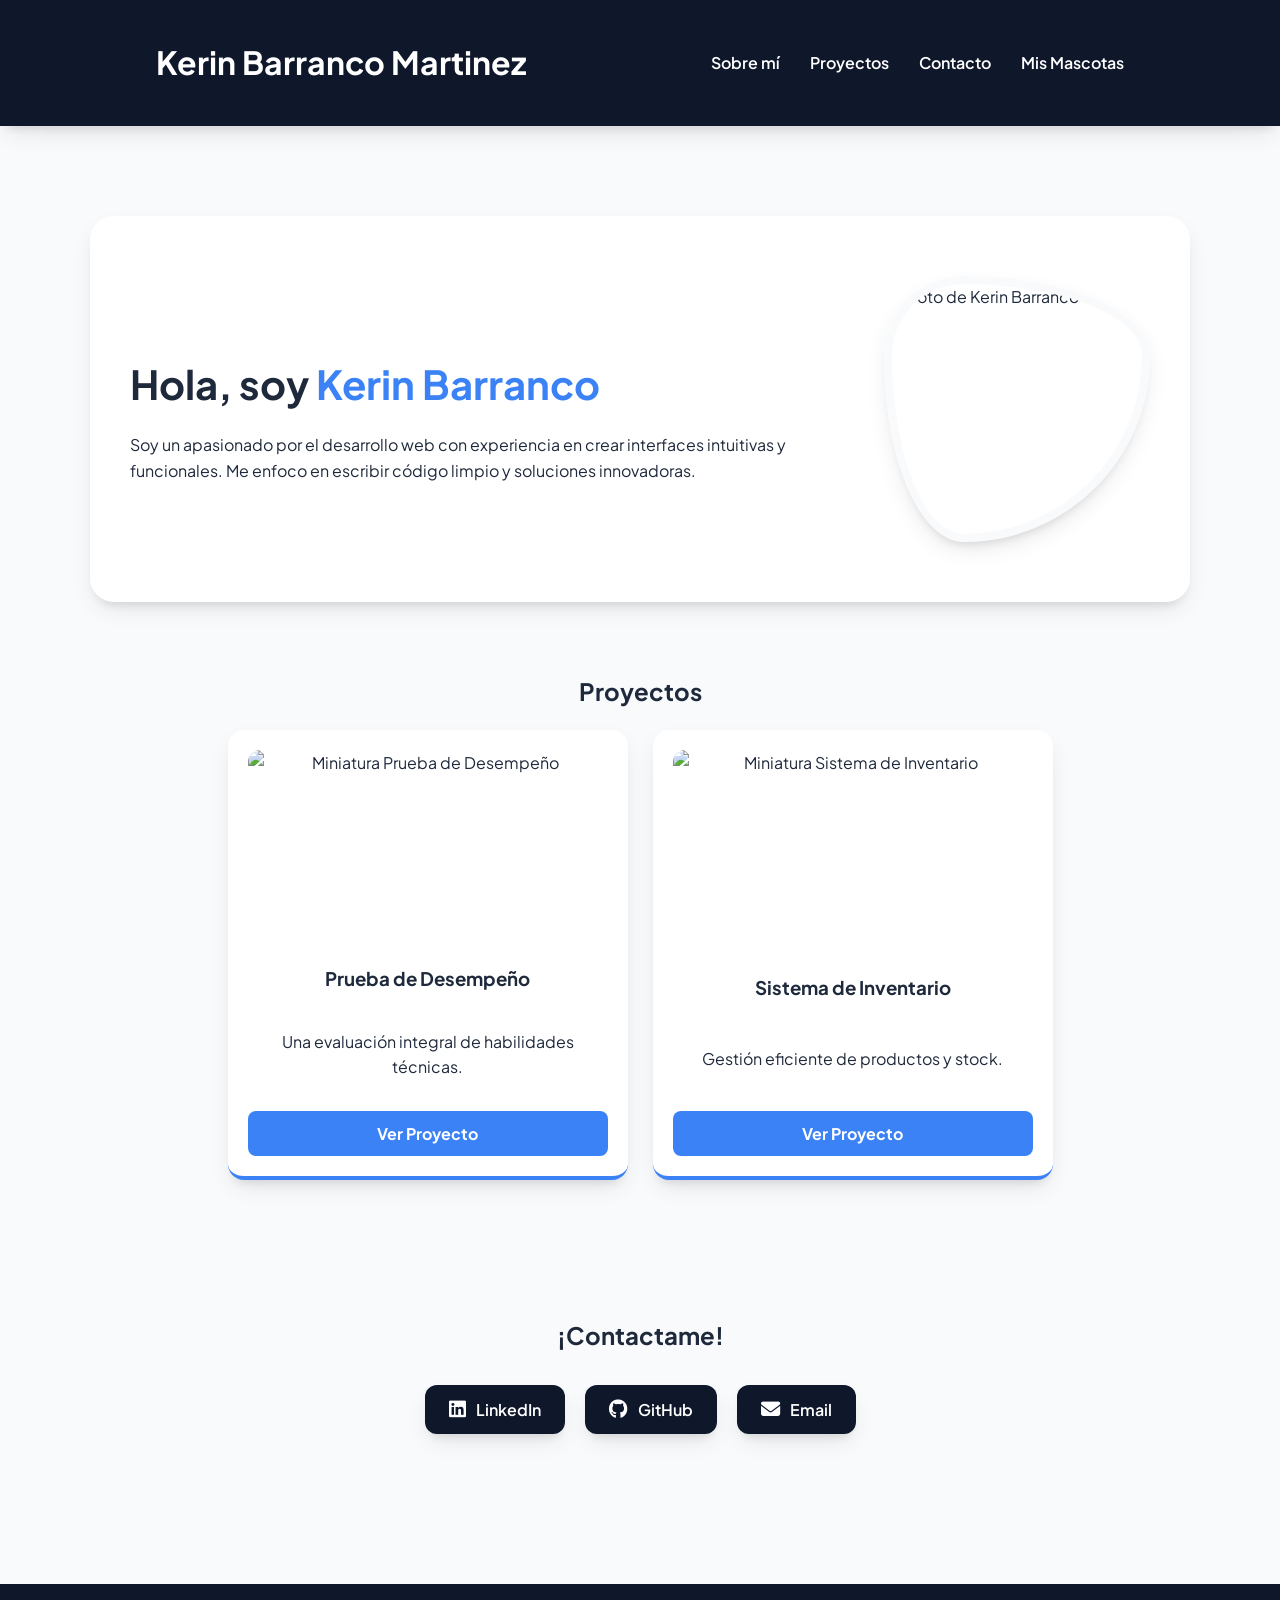
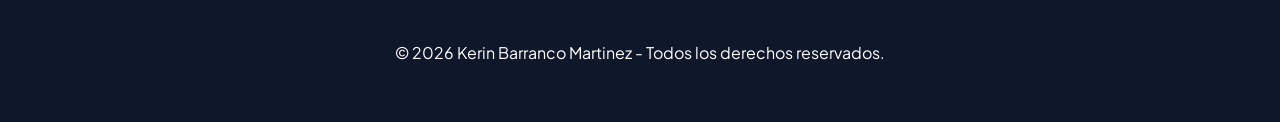
==== index.html @ bbf63bc1 "Mi pagina web inicial" ====
<!DOCTYPE html>
<html lang="es">

<head>
    <meta charset="UTF-8">
    <meta name="viewport" content="width=device-width, initial-scale=1.0">
    <title>Portafolio Personal - Kerin Barranco Martinez</title>
    <link href="https://fonts.googleapis.com/css2?family=Plus+Jakarta+Sans:wght@400;600;800&display=swap"
        rel="stylesheet">
    <link rel="stylesheet" href="https://cdnjs.cloudflare.com/ajax/libs/font-awesome/6.4.0/css/all.min.css">
    <link rel="stylesheet" href="css/styles.css">

</head>

<body>
    <header>
        <h1>Kerin Barranco Martinez</h1>
        <nav>
            <ul>
                <li><a href="#sobre-mi">Sobre mí</a></li>
                <li><a href="#proyectos">Proyectos</a></li>
                <li><a href="#contacto">Contacto</a></li>
                <li><a href="mascotas.html">Mis Mascotas</a></li>
            </ul>
        </nav>
    </header>
    <main>
        <section id="sobre-mi">
            <div class="hero-content">
                <div class="hero-text">
                    <h1>Hola, soy <span>Kerin Barranco</span></h1>
                    <p>Soy un apasionado por el desarrollo web con experiencia en crear interfaces intuitivas y
                        funcionales. Me enfoco en escribir código limpio y soluciones innovadoras.</p>
                </div>
                <img src="img/perfil.webp" alt="Foto de Kerin Barranco" class="profile-pic">
            </div>
        </section>

        <section id="proyectos">
            <h2>Proyectos</h2>
            <ul>
                <li>
                    <img src="img/prueba-desempeno.webp" alt="Miniatura Prueba de Desempeño">
                    <h3>Prueba de Desempeño</h3>
                    <p>Una evaluación integral de habilidades técnicas.</p>
                    <a href="prueba-desempeno/index.html">Ver Proyecto</a>
                </li>
                <li>
                    <img src="img/inventario.webp" alt="Miniatura Sistema de Inventario">
                    <h3>Sistema de Inventario</h3>
                    <p>Gestión eficiente de productos y stock.</p>
                    <a href="inventario/index.html">Ver Proyecto</a>
                </li>
            </ul>
        </section>

        <section id="contacto">
            <h2>¡Contactame!</h2>
            <div class="social-links">
                <a href="https://www.linkedin.com/in/kerin-barranco-793261324/" target="_blank" class="social-btn">
                    <i class="fab fa-linkedin"></i>
                    LinkedIn
                </a>
                <a href="https://github.com/Kerin0011" target="_blank" class="social-btn">
                    <i class="fab fa-github"></i>
                    GitHub
                </a>
                <a href="mailto:barrancokerin16@gmail.com" class="social-btn">
                    <i class="fas fa-envelope"></i>
                    Email
                </a>
            </div>
        </section>
    </main>
    <footer>
        <p>&copy; 2026 Kerin Barranco Martinez - Todos los derechos reservados.</p>
    </footer>
</body>

</html>
---- css/styles.css ----
/* Variables de color para facilitar el mantenimiento */
:root {
    --primary-color: #0f172a;
    --secondary-color: #3b82f6;
    --accent-color: #8b5cf6;
    --bg-light: #f8fafc;
    --text-dark: #1e293b;
    --white: #ffffff;
    --shadow: 0 10px 25px -5px rgba(0, 0, 0, 0.1), 0 8px 10px -6px rgba(0, 0, 0, 0.1);
}

/* Estilos Generales */
body {
    font-family: 'Plus Jakarta Sans', sans-serif;
    line-height: 1.6;
    color: var(--text-dark);
    margin: 0;
    padding: 0;
    background-color: var(--bg-light);
}

/* Encabezado y Navegación */
header {
    position: sticky;
    top: 0;
    z-index: 1000;
    display: flex;
    justify-content: space-around;
    align-items: center;
    flex-wrap: wrap;
    background-color: var(--primary-color);
    color: var(--white);
    padding: 1rem 5%;
    box-shadow: var(--shadow);
}

nav ul {
    list-style: none;
    padding: 0;
    margin: 0;
    display: flex;
    justify-content: center; /* Centrado uniforme de los links */
    gap: 30px;
}

nav a {
    color: var(--white);
    text-decoration: none;
    font-weight: 600;
    transition: color 0.3s ease, border-bottom 0.3s ease;
    padding-bottom: 5px;
}

nav a:hover {
    color: var(--secondary-color);
    border-bottom: 2px solid var(--secondary-color);
}

/* Secciones */
main, section {
    padding: 50px 20px;
    max-width: 1100px;
    margin: 0 auto;
}

/* Hero Section / Sobre mí */
#sobre-mi {
    background: var(--white);
    border-radius: 24px;
    margin-top: 40px;
    box-shadow: var(--shadow);
    padding: 60px 40px;
}

.hero-content {
    display: flex;
    align-items: center;
    justify-content: space-between;
    gap: 40px;
    flex-wrap: wrap-reverse;
}

.hero-text {
    flex: 1;
    min-width: 300px;
}

.hero-text h1 {
    font-size: 2.5rem;
    margin-bottom: 1rem;
}

.hero-text span {
    color: var(--secondary-color);
}

.profile-pic {
    width: 250px;
    height: 250px;
    border-radius: 30% 70% 70% 30% / 30% 30% 70% 70%;
    object-fit: cover;
    border: 8px solid var(--bg-light);
    box-shadow: var(--shadow);
    transition: border-radius 0.5s ease;
}

.profile-pic:hover {
    border-radius: 50%;
}

#proyectos {
    text-align: center;
}
/* Proyectos y Listas */
#proyectos ul {
    list-style: none;
    padding: 0;
    /* TASK 3: Sección de proyectos con Grid */
    display: grid;
    grid-template-columns: repeat(auto-fit, minmax(280px, 400px));
    gap: 25px;
    justify-content: center;
}




#proyectos li {
    background: var(--white);
    margin: 0; /* Quitamos el margin para usar el gap del grid */
    padding: 20px;
    border-left: none;
    border-bottom: 4px solid var(--secondary-color);
    box-shadow: var(--shadow);
    border-radius: 16px;
    display: flex;
    flex-direction: column;
    justify-content: space-between;
    transition: transform 0.3s ease;
}

#proyectos li:hover {
    transform: translateY(-5px);
}

#proyectos li img {
    width: 100%;
    height: 180px;
    object-fit: cover;
    border-radius: 12px;
    margin-bottom: 15px;
}

#proyectos li a {
    display: inline-block;
    margin-top: 15px;
    color: var(--white);
    background-color: var(--secondary-color);
    text-decoration: none;
    font-weight: bold;
    padding: 10px 20px;
    border-radius: 8px;
    transition: all 0.3s ease;
}

#proyectos li a:hover {
    background-color: var(--primary-color);
    transform: scale(1.05);
}

#contacto {
    text-align: center;
}

.social-links {
    display: flex;
    justify-content: center;
    gap: 20px;
    flex-wrap: wrap;
    margin-top: 30px;
}

.social-btn {
    display: flex;
    align-items: center;
    gap: 10px;
    text-decoration: none;
    color: var(--white);
    background-color: var(--primary-color);
    padding: 12px 24px;
    border-radius: 12px;
    font-weight: 600;
    transition: all 0.3s ease;
    box-shadow: var(--shadow);
}

.social-btn i {
    font-size: 1.2rem;
}

.social-btn:hover {
    background-color: var(--secondary-color);
    transform: translateY(-3px);
}

/* Galería de Mascotas (mascotas.html) */
#galeria-mascotas {
    /* TASK 4: Uso de Flexbox para organizar la galería en filas */
    display: flex;
    flex-wrap: wrap;
    gap: 30px;
    justify-content: center;
}

#galeria-mascotas article {
    background: var(--bg-light);
    padding: 10px;
    border-radius: 15px;
    text-align: center;
    box-shadow: var(--shadow);
    transition: transform 0.3s ease;
    /* Definimos un ancho base para las tarjetas en el flex-container */
    flex: 1 1 300px;
    max-width: 350px;
}

#galeria-mascotas article:hover {
    transform: translateY(-10px);
}

#galeria-mascotas img {
    width: 100%;
    height: 230px; 
    object-fit: contain; 
    border-radius: 10px;
    box-shadow: 0 4px 8px rgba(0,0,0,0.2);
    margin-bottom: 15px;
}

/* Footer */
footer {
    text-align: center;
    padding: 40px;
    background-color: var(--primary-color);
    color: white;
    margin-top: 50px;
}
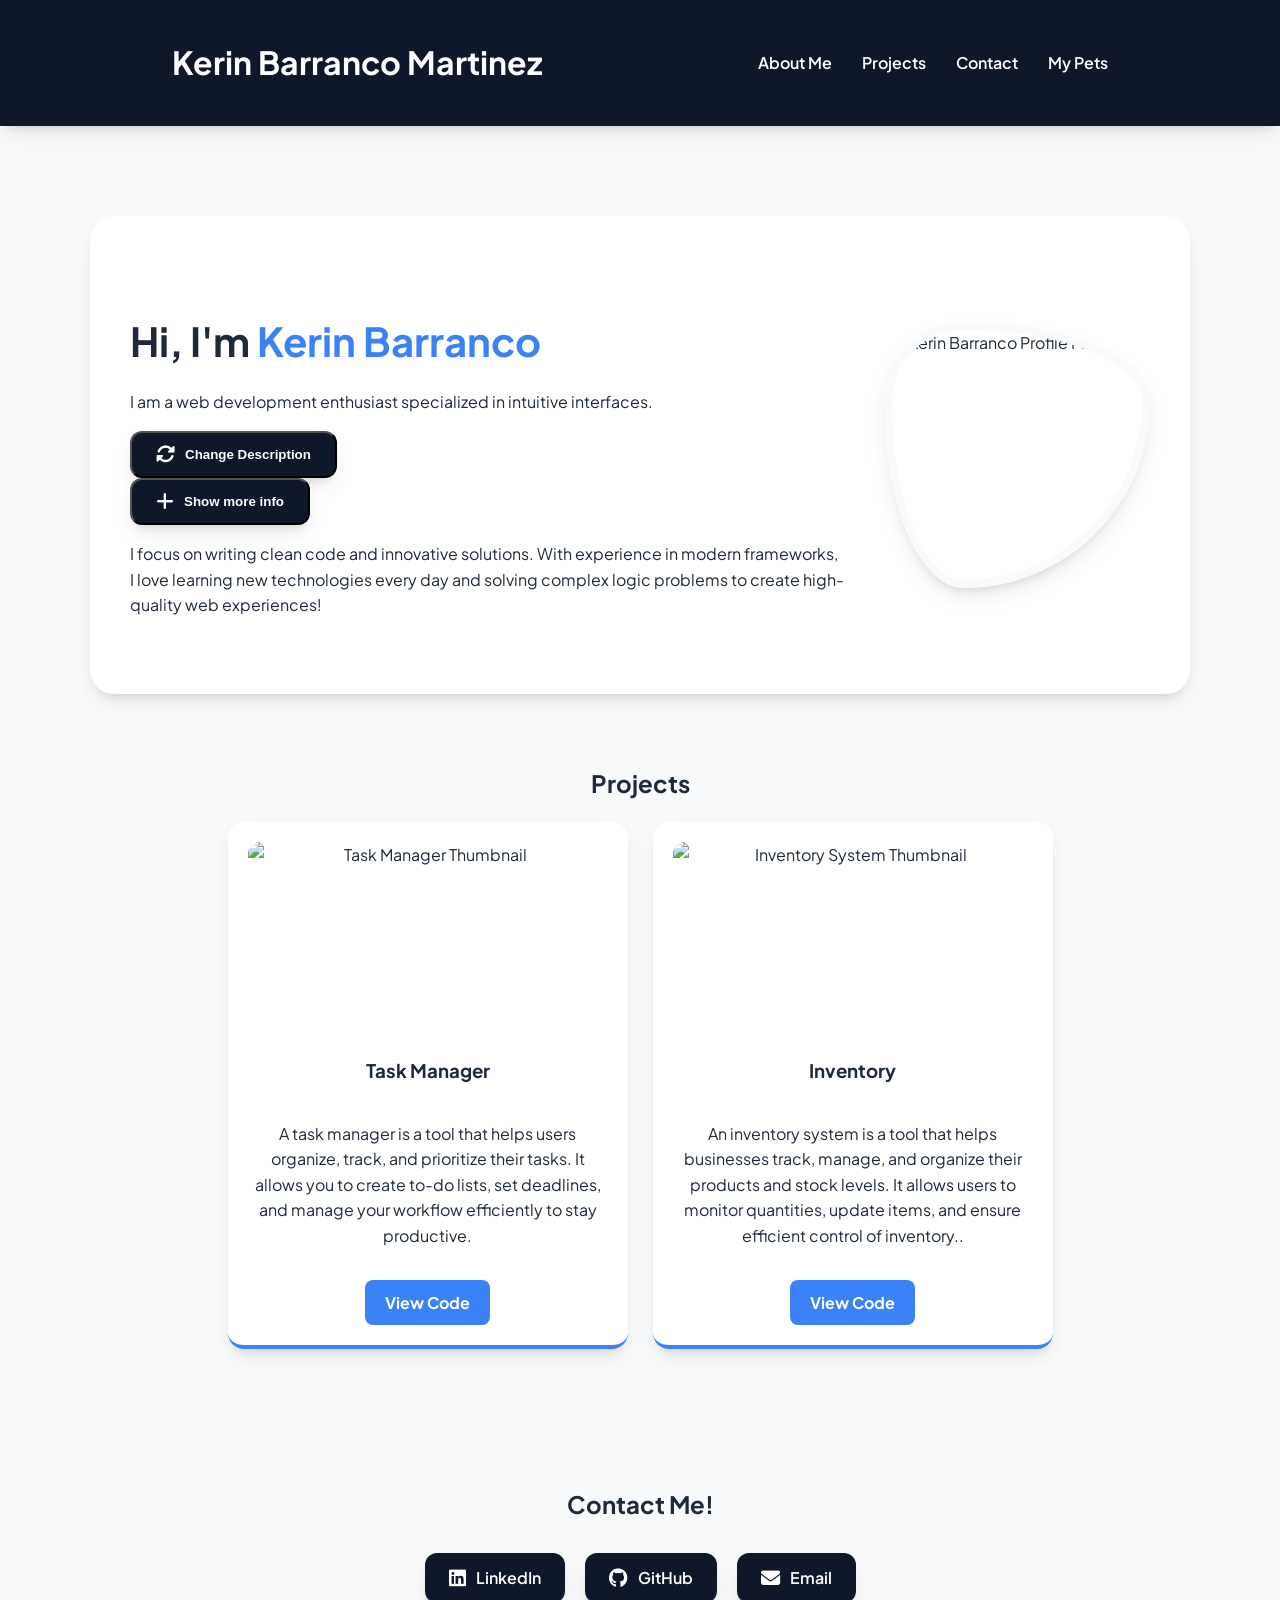
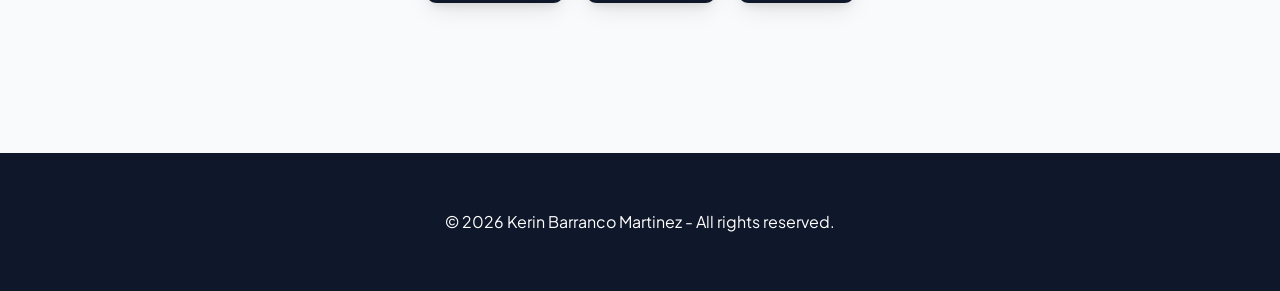
==== commit 98e1ae7f: "Merge pull request #1 from Kerin0011/release nueva version" ====
--- a/index.html
+++ b/index.html
@@ -1,15 +1,14 @@
 <!DOCTYPE html>
-<html lang="es">
+<html lang="en">
 
 <head>
     <meta charset="UTF-8">
     <meta name="viewport" content="width=device-width, initial-scale=1.0">
-    <title>Portafolio Personal - Kerin Barranco Martinez</title>
+    <title>Personal Portfolio - Kerin Barranco Martinez</title>
     <link href="https://fonts.googleapis.com/css2?family=Plus+Jakarta+Sans:wght@400;600;800&display=swap"
         rel="stylesheet">
     <link rel="stylesheet" href="https://cdnjs.cloudflare.com/ajax/libs/font-awesome/6.4.0/css/all.min.css">
     <link rel="stylesheet" href="css/styles.css">
-
 </head>
 
 <body>
@@ -17,10 +16,10 @@
         <h1>Kerin Barranco Martinez</h1>
         <nav>
             <ul>
-                <li><a href="#sobre-mi">Sobre mí</a></li>
-                <li><a href="#proyectos">Proyectos</a></li>
-                <li><a href="#contacto">Contacto</a></li>
-                <li><a href="mascotas.html">Mis Mascotas</a></li>
+                <li><a href="#sobre-mi">About Me</a></li>
+                <li><a href="#proyectos">Projects</a></li>
+                <li><a href="#contacto">Contact</a></li>
+                <li><a href="mascotas.html">My Pets</a></li>
             </ul>
         </nav>
     </header>
@@ -28,34 +27,52 @@
         <section id="sobre-mi">
             <div class="hero-content">
                 <div class="hero-text">
-                    <h1>Hola, soy <span>Kerin Barranco</span></h1>
-                    <p>Soy un apasionado por el desarrollo web con experiencia en crear interfaces intuitivas y
-                        funcionales. Me enfoco en escribir código limpio y soluciones innovadoras.</p>
+                    <h1>Hi, I'm <span>Kerin Barranco</span></h1>
+                    <p id="main-description">I am a web development enthusiast specialized in intuitive interfaces.</p>
+                    
+                    <div class="hero-buttons">
+                        <button id="btn-change-text" class="social-btn"><i class="fas fa-sync-alt"></i> Change Description</button>
+                        <button id="btn-toggle-info" class="social-btn" aria-expanded="false"><i class="fas fa-plus"></i> Show more info</button>
+                    </div>
+
+                    <div id="extra-info" class="hidden">
+                        <p>I focus on writing clean code and innovative solutions. With experience in modern frameworks,
+                            I love learning new technologies every day and solving complex logic problems to create
+                            high-quality web experiences!</p>
+                    </div>
                 </div>
-                <img src="img/perfil.webp" alt="Foto de Kerin Barranco" class="profile-pic">
+                <img src="img/perfil.webp" alt="Kerin Barranco Profile Picture" class="profile-pic">
             </div>
         </section>
 
         <section id="proyectos">
-            <h2>Proyectos</h2>
+            <h2>Projects</h2>
             <ul>
                 <li>
-                    <img src="img/prueba-desempeno.webp" alt="Miniatura Prueba de Desempeño">
-                    <h3>Prueba de Desempeño</h3>
-                    <p>Una evaluación integral de habilidades técnicas.</p>
-                    <a href="prueba-desempeno/index.html">Ver Proyecto</a>
+                    <img src="img/prueba-desempeno.webp" alt="Task Manager Thumbnail">
+                    <h3>Task Manager</h3>
+                    <p>A task manager is a tool that helps users organize, track, and prioritize their tasks. It allows
+                        you to create to-do lists, set deadlines, and manage your workflow efficiently to stay
+                        productive.</p>
+                    <div class="project-links">
+                        <a href="https://github.com/Kerin0011/Task-Manager" target="_blank">View Code</a>
+                    </div>
                 </li>
                 <li>
-                    <img src="img/inventario.webp" alt="Miniatura Sistema de Inventario">
-                    <h3>Sistema de Inventario</h3>
-                    <p>Gestión eficiente de productos y stock.</p>
-                    <a href="inventario/index.html">Ver Proyecto</a>
+                    <img src="img/inventario.webp" alt="Inventory System Thumbnail">
+                    <h3>Inventory</h3>
+                    <p>An inventory system is a tool that helps businesses track, manage, and organize their products
+                        and stock levels. It allows users to monitor quantities, update items, and ensure efficient
+                        control of inventory..</p>
+                    <div class="project-links">
+                        <a href="https://github.com/Kerin0011/Inventory" target="_blank">View Code</a>
+                    </div>
                 </li>
             </ul>
         </section>
 
         <section id="contacto">
-            <h2>¡Contactame!</h2>
+            <h2>Contact Me!</h2>
             <div class="social-links">
                 <a href="https://www.linkedin.com/in/kerin-barranco-793261324/" target="_blank" class="social-btn">
                     <i class="fab fa-linkedin"></i>
@@ -73,8 +90,9 @@
         </section>
     </main>
     <footer>
-        <p>&copy; 2026 Kerin Barranco Martinez - Todos los derechos reservados.</p>
+        <p>&copy; 2026 Kerin Barranco Martinez - All rights reserved.</p>
     </footer>
+    <script src="js/script.js"></script>
 </body>
 
 </html>
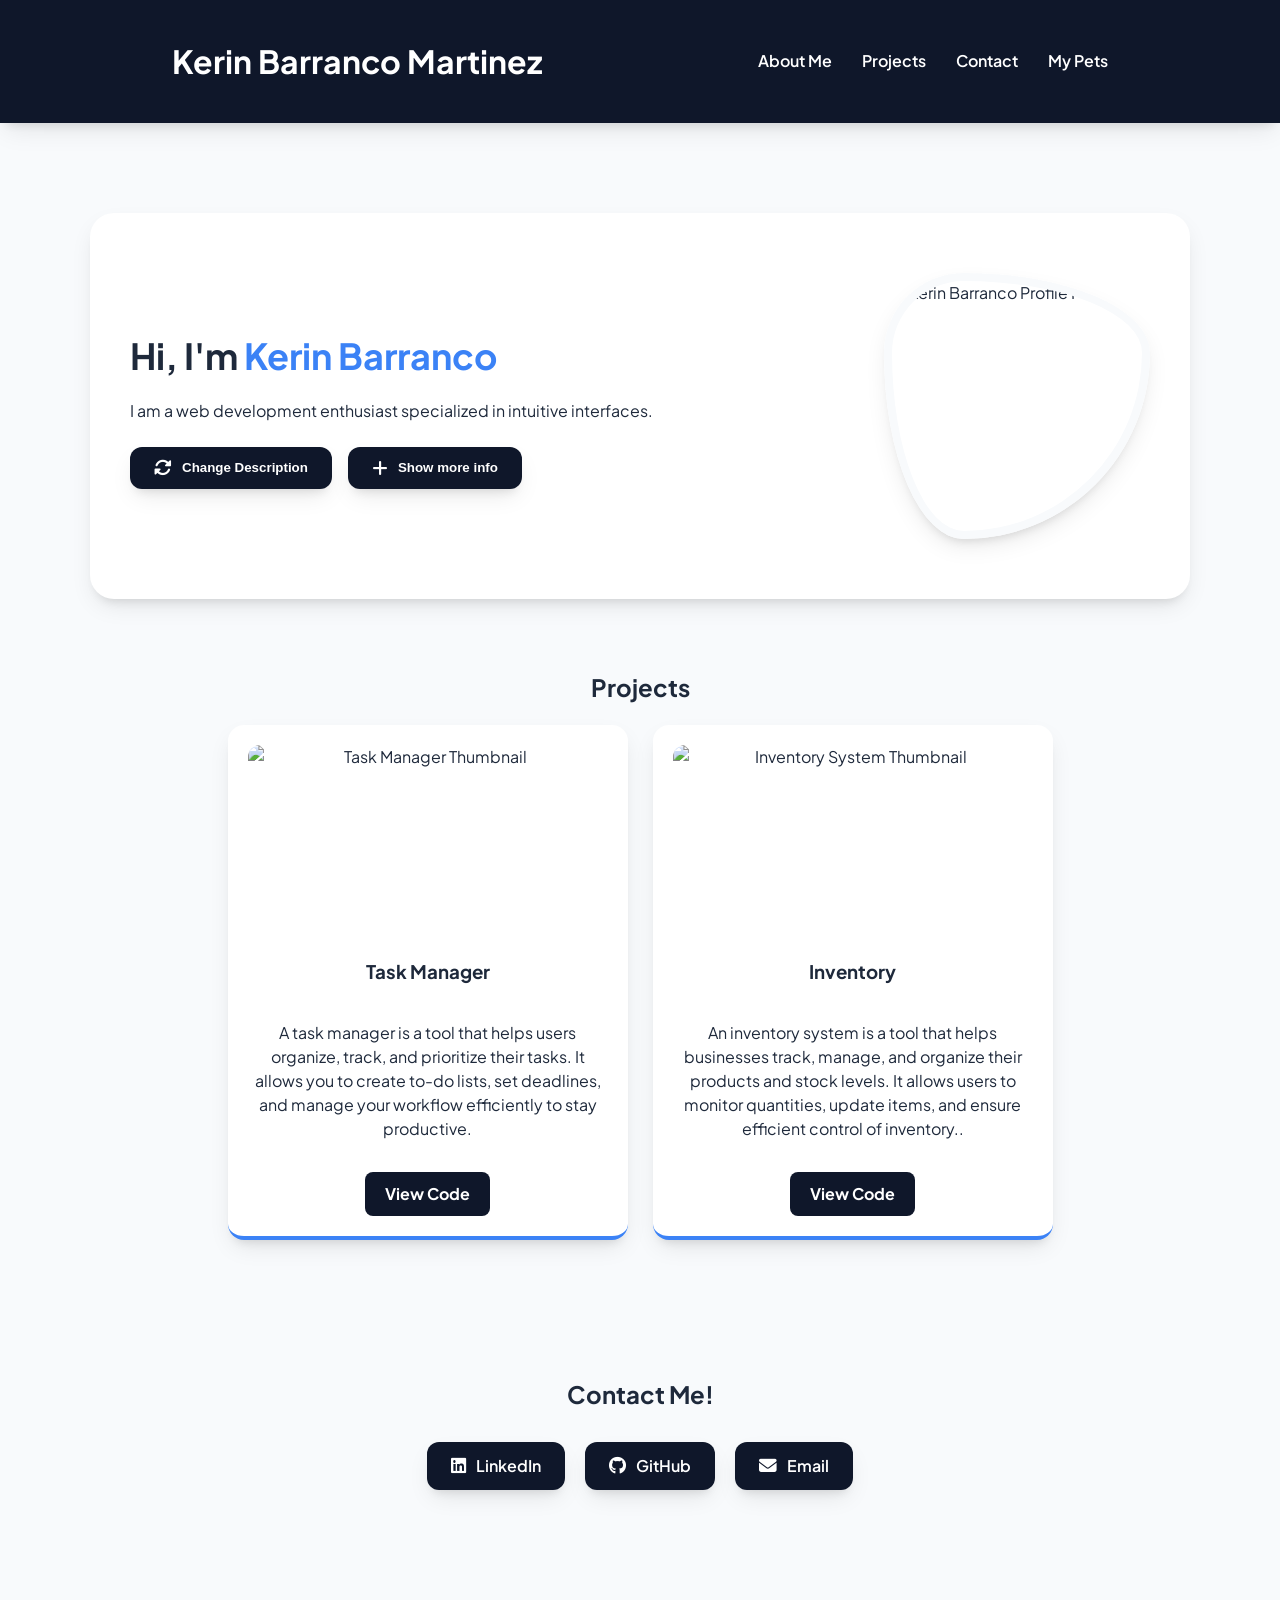
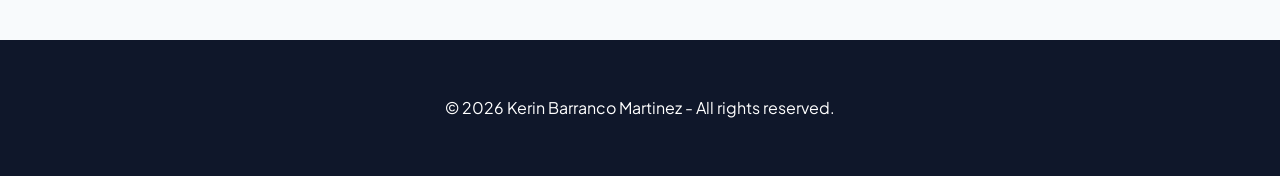
==== commit d98fa17e: "Update index.html" ====
--- a/index.html
+++ b/index.html
@@ -15,6 +15,9 @@
     <header>
         <h1>Kerin Barranco Martinez</h1>
         <nav>
+            <button id="mobile-menu" class="menu-toggle" aria-label="Open Menu">
+                <i class="fa-solid fa-bars"></i>
+            </button>
             <ul>
                 <li><a href="#sobre-mi">About Me</a></li>
                 <li><a href="#proyectos">Projects</a></li>
@@ -95,4 +98,4 @@
     <script src="js/script.js"></script>
 </body>
 
-</html>+</html>
--- a/css/styles.css
+++ b/css/styles.css
@@ -1,4 +1,4 @@
-/* Variables de color para facilitar el mantenimiento */
+/* Color variables for easy maintenance */
 :root {
     --primary-color: #0f172a;
     --secondary-color: #3b82f6;
@@ -9,17 +9,17 @@
     --shadow: 0 10px 25px -5px rgba(0, 0, 0, 0.1), 0 8px 10px -6px rgba(0, 0, 0, 0.1);
 }
 
-/* Estilos Generales */
+/* General Styles */
 body {
     font-family: 'Plus Jakarta Sans', sans-serif;
-    line-height: 1.6;
+    line-height: 1.5;
     color: var(--text-dark);
     margin: 0;
     padding: 0;
     background-color: var(--bg-light);
 }
 
-/* Encabezado y Navegación */
+/* Header and Navigation */
 header {
     position: sticky;
     top: 0;
@@ -39,8 +39,9 @@
     padding: 0;
     margin: 0;
     display: flex;
-    justify-content: center; /* Centrado uniforme de los links */
-    gap: 30px;
+    justify-content: center;
+    gap: 1.875rem;
+    /* 30px */
 }
 
 nav a {
@@ -48,7 +49,7 @@
     text-decoration: none;
     font-weight: 600;
     transition: color 0.3s ease, border-bottom 0.3s ease;
-    padding-bottom: 5px;
+    padding-bottom: 0.3125rem;
 }
 
 nav a:hover {
@@ -56,27 +57,43 @@
     border-bottom: 2px solid var(--secondary-color);
 }
 
-/* Secciones */
-main, section {
-    padding: 50px 20px;
-    max-width: 1100px;
+.menu-toggle {
+    display: none;
+    background: none;
+    border: none;
+    color: var(--white);
+    font-size: 1.5rem;
+    cursor: pointer;
+}
+
+.back-link {
+    display: flex;
+    align-items: center;
+    gap: 0.5rem;
+}
+
+/* Sections */
+main,
+section {
+    padding: 3.125rem 1.25rem;
+    max-width: 68.75rem;
     margin: 0 auto;
 }
 
-/* Hero Section / Sobre mí */
+/* Hero Section / About Me */
 #sobre-mi {
     background: var(--white);
-    border-radius: 24px;
-    margin-top: 40px;
-    box-shadow: var(--shadow);
-    padding: 60px 40px;
+    border-radius: 1.5rem;
+    margin-top: 2.5rem;
+    box-shadow: var(--shadow);
+    padding: 3.75rem 2.5rem;
 }
 
 .hero-content {
     display: flex;
     align-items: center;
     justify-content: space-between;
-    gap: 40px;
+    gap: 2.5rem;
     flex-wrap: wrap-reverse;
 }
 
@@ -86,8 +103,8 @@
 }
 
 .hero-text h1 {
-    font-size: 2.5rem;
-    margin-bottom: 1rem;
+    font-size: 2.25rem;
+    margin-bottom: 0.625rem;
 }
 
 .hero-text span {
@@ -95,11 +112,11 @@
 }
 
 .profile-pic {
-    width: 250px;
-    height: 250px;
+    width: 15.625rem;
+    height: 15.625rem;
     border-radius: 30% 70% 70% 30% / 30% 30% 70% 70%;
     object-fit: cover;
-    border: 8px solid var(--bg-light);
+    border: 0.5rem solid var(--bg-light);
     box-shadow: var(--shadow);
     transition: border-radius 0.5s ease;
 }
@@ -108,27 +125,34 @@
     border-radius: 50%;
 }
 
+.hero-buttons {
+    display: flex;
+    gap: 1rem;
+    margin: 1.5rem 0;
+}
+
+.hidden {
+    display: none;
+}
+
 #proyectos {
     text-align: center;
 }
-/* Proyectos y Listas */
+
+/* Projects and Lists */
 #proyectos ul {
     list-style: none;
     padding: 0;
-    /* TASK 3: Sección de proyectos con Grid */
     display: grid;
     grid-template-columns: repeat(auto-fit, minmax(280px, 400px));
-    gap: 25px;
-    justify-content: center;
-}
-
-
-
+    gap: 1.5625rem;
+    justify-content: center;
+}
 
 #proyectos li {
     background: var(--white);
-    margin: 0; /* Quitamos el margin para usar el gap del grid */
-    padding: 20px;
+    margin: 0;
+    padding: 1.25rem;
     border-left: none;
     border-bottom: 4px solid var(--secondary-color);
     box-shadow: var(--shadow);
@@ -145,26 +169,36 @@
 
 #proyectos li img {
     width: 100%;
-    height: 180px;
+    height: 11.25rem;
     object-fit: cover;
-    border-radius: 12px;
-    margin-bottom: 15px;
+    border-radius: 0.75rem;
+    margin-bottom: 0.9375rem;
+}
+
+.project-links {
+    display: flex;
+    justify-content: center;
+    margin-top: 0.9375rem;
 }
 
 #proyectos li a {
     display: inline-block;
-    margin-top: 15px;
-    color: var(--white);
-    background-color: var(--secondary-color);
+    color: var(--white);
+    background-color: var(--primary-color);
     text-decoration: none;
     font-weight: bold;
-    padding: 10px 20px;
-    border-radius: 8px;
+    padding: 0.625rem 1.25rem;
+    border-radius: 0.5rem;
     transition: all 0.3s ease;
 }
 
+/* Style for the "View Code" button */
+#proyectos li a.secondary {
+    background-color: var(--primary-color);
+}
+
 #proyectos li a:hover {
-    background-color: var(--primary-color);
+    background-color: var(--secondary-color);
     transform: scale(1.05);
 }
 
@@ -175,9 +209,9 @@
 .social-links {
     display: flex;
     justify-content: center;
-    gap: 20px;
+    gap: 1.25rem;
     flex-wrap: wrap;
-    margin-top: 30px;
+    margin-top: 1.875rem;
 }
 
 .social-btn {
@@ -187,15 +221,17 @@
     text-decoration: none;
     color: var(--white);
     background-color: var(--primary-color);
-    padding: 12px 24px;
-    border-radius: 12px;
+    padding: 0.75rem 1.5rem;
+    border-radius: 0.75rem;
     font-weight: 600;
     transition: all 0.3s ease;
     box-shadow: var(--shadow);
+    border: none;
+    cursor: pointer;
 }
 
 .social-btn i {
-    font-size: 1.2rem;
+    font-size: 1.1rem;
 }
 
 .social-btn:hover {
@@ -203,24 +239,22 @@
     transform: translateY(-3px);
 }
 
-/* Galería de Mascotas (mascotas.html) */
+/* Pet Gallery (mascotas.html) */
 #galeria-mascotas {
-    /* TASK 4: Uso de Flexbox para organizar la galería en filas */
     display: flex;
     flex-wrap: wrap;
-    gap: 30px;
+    gap: 1.875rem;
     justify-content: center;
 }
 
 #galeria-mascotas article {
     background: var(--bg-light);
-    padding: 10px;
-    border-radius: 15px;
+    padding: 0.625rem;
+    border-radius: 0.9375rem;
     text-align: center;
     box-shadow: var(--shadow);
     transition: transform 0.3s ease;
-    /* Definimos un ancho base para las tarjetas en el flex-container */
-    flex: 1 1 300px;
+    flex: 1 1 18.75rem;
     max-width: 350px;
 }
 
@@ -230,11 +264,83 @@
 
 #galeria-mascotas img {
     width: 100%;
-    height: 230px; 
-    object-fit: contain; 
-    border-radius: 10px;
-    box-shadow: 0 4px 8px rgba(0,0,0,0.2);
-    margin-bottom: 15px;
+    max-width: 100%;
+    height: auto;
+    aspect-ratio: 4/3;
+    object-fit: contain;
+    border-radius: 0.625rem;
+    box-shadow: 0 4px 8px rgba(0, 0, 0, 0.2);
+    margin-bottom: 0.9375rem;
+}
+
+/* Media Queries */
+
+/* Tablet: Pantallas medianas */
+@media (max-width: 992px) {
+    #proyectos ul {
+        grid-template-columns: repeat(2, 1fr);
+    }
+
+    #galeria-mascotas {
+        display: grid;
+        grid-template-columns: repeat(3, 1fr);
+    }
+
+    #galeria-mascotas article {
+        max-width: none;
+    }
+}
+
+/* Mobile: Dispositivos pequeños (menores a 600px) */
+@media (max-width: 850px) {
+    header {
+        justify-content: space-between;
+        padding: 1rem 1.5rem;
+        flex-direction: row; /* Asegura que el h1 y el botón estén en la misma línea */
+        align-items: center;
+    }
+
+    header h1 {
+        font-size: 1.1rem;
+        margin: 0;
+    }
+
+    .menu-toggle {
+        display: block; /* Muestra el botón de hamburguesa solo aquí */
+    }
+
+    nav ul {
+        display: none; /* Oculto por defecto en móvil */
+        flex-direction: column;
+        position: absolute;
+        top: 100%; /* Se despliega justo debajo del header */
+        left: 0;
+        width: 100%;
+        background-color: var(--primary-color);
+        padding: 1rem 0;
+        gap: 1rem;
+        text-align: center;
+        box-shadow: var(--shadow);
+        z-index: 999;
+    }
+
+    nav ul.active {
+        display: flex; /* Se muestra cuando el JS añade la clase 'active' */
+    }
+
+    /* Ajustes de cuadrícula para móviles */
+    #proyectos ul {
+        grid-template-columns: 1fr;
+    }
+
+    #galeria-mascotas {
+        display: grid;
+        grid-template-columns: repeat(2, 1fr);
+    }
+
+    #galeria-mascotas article {
+        max-width: none;
+    }
 }
 
 /* Footer */
@@ -244,4 +350,4 @@
     background-color: var(--primary-color);
     color: white;
     margin-top: 50px;
-}+}
